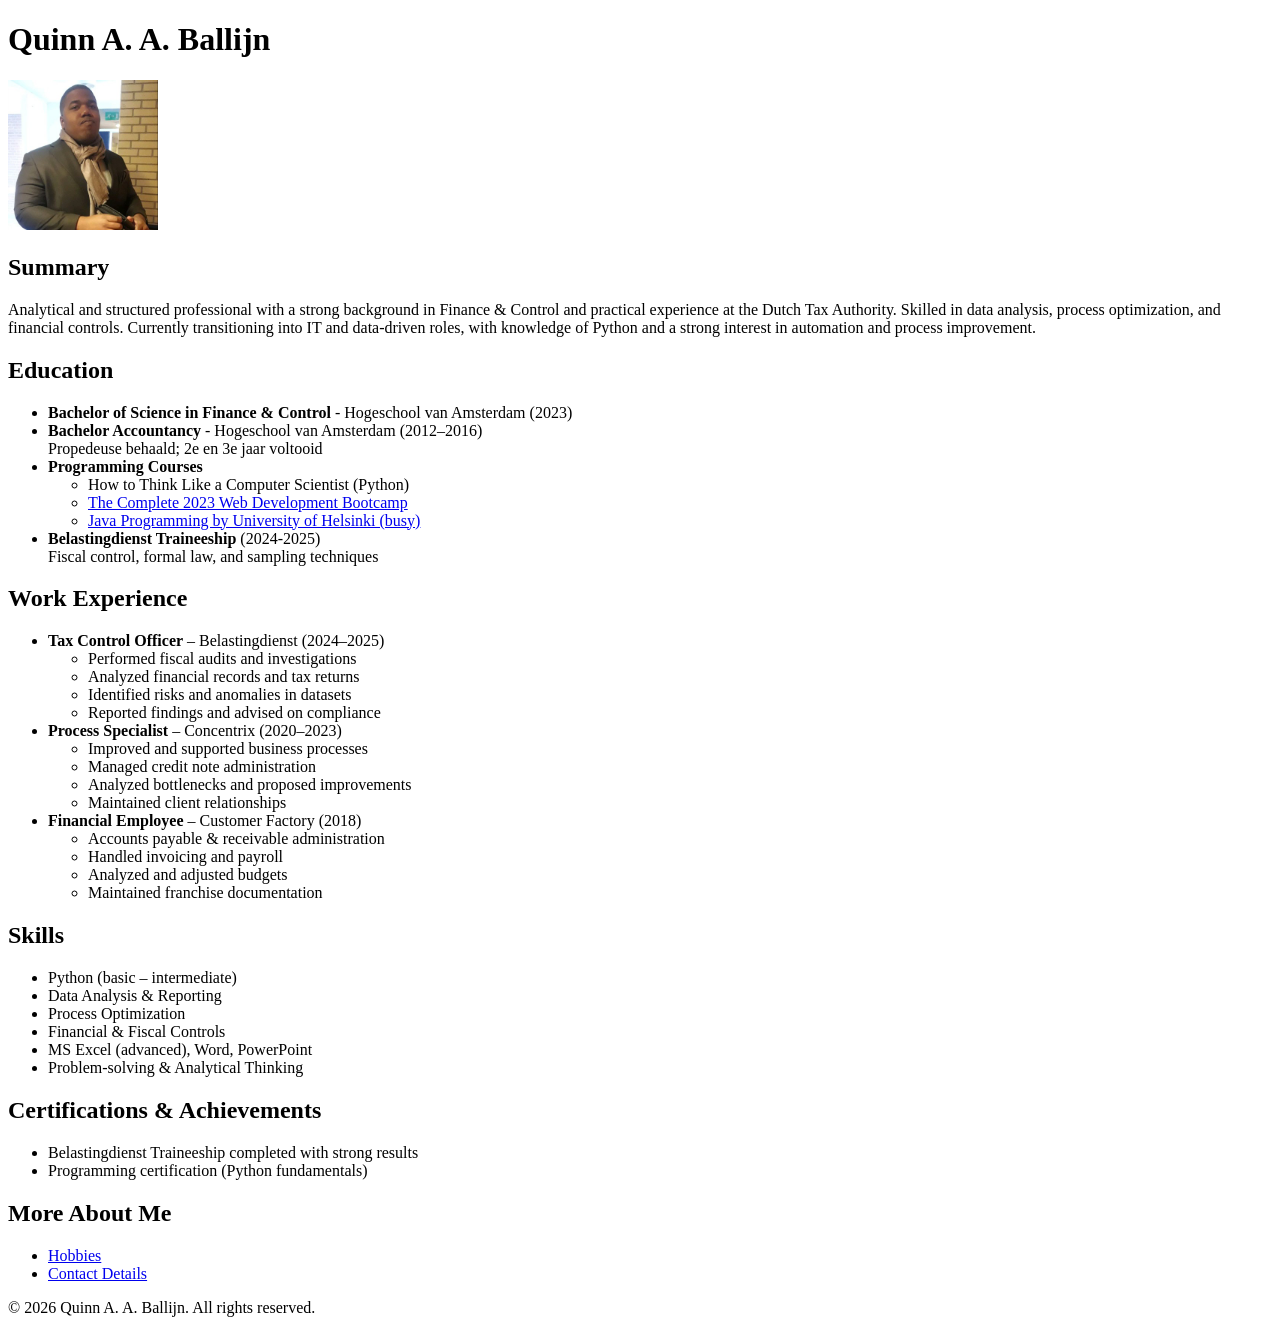
==== index.html @ c9ba4697 "Add files via upload" ====
<!doctype html>
<html lang="en">
  <head>
    <meta charset="UTF-8" />
    <meta name="viewport" content="width=device-width, initial-scale=1.0" />
    <title>My resume</title>
  </head>
  <body>
 <!-- Header -->
    <h1>Quinn A. A. Ballijn</h1>
    <img src="./Assets/Images/profile.jpg" alt="Profile Photo" width="150">

    <!-- Summary -->
    <h2>Summary</h2>
    <p>
        Analytical and structured professional with a strong background in Finance & Control 
        and practical experience at the Dutch Tax Authority. Skilled in data analysis, 
        process optimization, and financial controls. Currently transitioning into IT 
        and data-driven roles, with knowledge of Python and a strong interest in automation 
        and process improvement.
    </p>

    <!-- Education -->
    <h2>Education</h2>
    <ul>
        <li>
            <strong>Bachelor of Science in Finance & Control</strong> - Hogeschool van Amsterdam (2023)
        </li>
        <li>
            <strong>Bachelor Accountancy</strong> - Hogeschool van Amsterdam (2012–2016)  
            <br>Propedeuse behaald; 2e en 3e jaar voltooid
        </li>
        <li>
            <strong>Programming Courses</strong>
            <ul>
                <li>How to Think Like a Computer Scientist (Python)</li>
                <li><a href="https://www.udemy.com/course/the-complete-web-development-bootcamp/">The Complete 2023 Web Development Bootcamp</a></li>
                <li><a href="https://java-programming.mooc.fi/">Java Programming by University of Helsinki (busy)</a></li>
            </ul>
        </li>
        <li>
            <strong>Belastingdienst Traineeship</strong> (2024-2025)  
            <br>Fiscal control, formal law, and sampling techniques
        </li>
    </ul>

    <!-- Work Experience -->
    <h2>Work Experience</h2>
    <ul>
        <li>
            <strong>Tax Control Officer</strong> – Belastingdienst (2024–2025)
            <ul>
                <li>Performed fiscal audits and investigations</li>
                <li>Analyzed financial records and tax returns</li>
                <li>Identified risks and anomalies in datasets</li>
                <li>Reported findings and advised on compliance</li>
            </ul>
        </li>

        <li>
            <strong>Process Specialist</strong> – Concentrix (2020–2023)
            <ul>
                <li>Improved and supported business processes</li>
                <li>Managed credit note administration</li>
                <li>Analyzed bottlenecks and proposed improvements</li>
                <li>Maintained client relationships</li>
            </ul>
        </li>

        <li>
            <strong>Financial Employee</strong> – Customer Factory (2018)
            <ul>
                <li>Accounts payable & receivable administration</li>
                <li>Handled invoicing and payroll</li>
                <li>Analyzed and adjusted budgets</li>
                <li>Maintained franchise documentation</li>
            </ul>
        </li>
    </ul>

    <!-- Skills -->
    <h2>Skills</h2>
    <ul>
        <li>Python (basic – intermediate)</li>
        <li>Data Analysis & Reporting</li>
        <li>Process Optimization</li>
        <li>Financial & Fiscal Controls</li>
        <li>MS Excel (advanced), Word, PowerPoint</li>
        <li>Problem-solving & Analytical Thinking</li>
    </ul>

    <!-- Certifications / Achievements -->
    <h2>Certifications & Achievements</h2>
    <ul>
        <li>Belastingdienst Traineeship completed with strong results</li>
        <li>Programming certification (Python fundamentals)</li>
    </ul>

    <!-- Navigation -->
    <h2>More About Me</h2>
    <ul>
        <li><a href="./Public/hobbies.html">Hobbies</a></li>
        <li><a href="./Public/contact.html">Contact Details</a></li>
    </ul>

    <!-- Footer -->
    <footer>
        <p>© 2026 Quinn A. A. Ballijn. All rights reserved.</p>
    </footer>

</html>
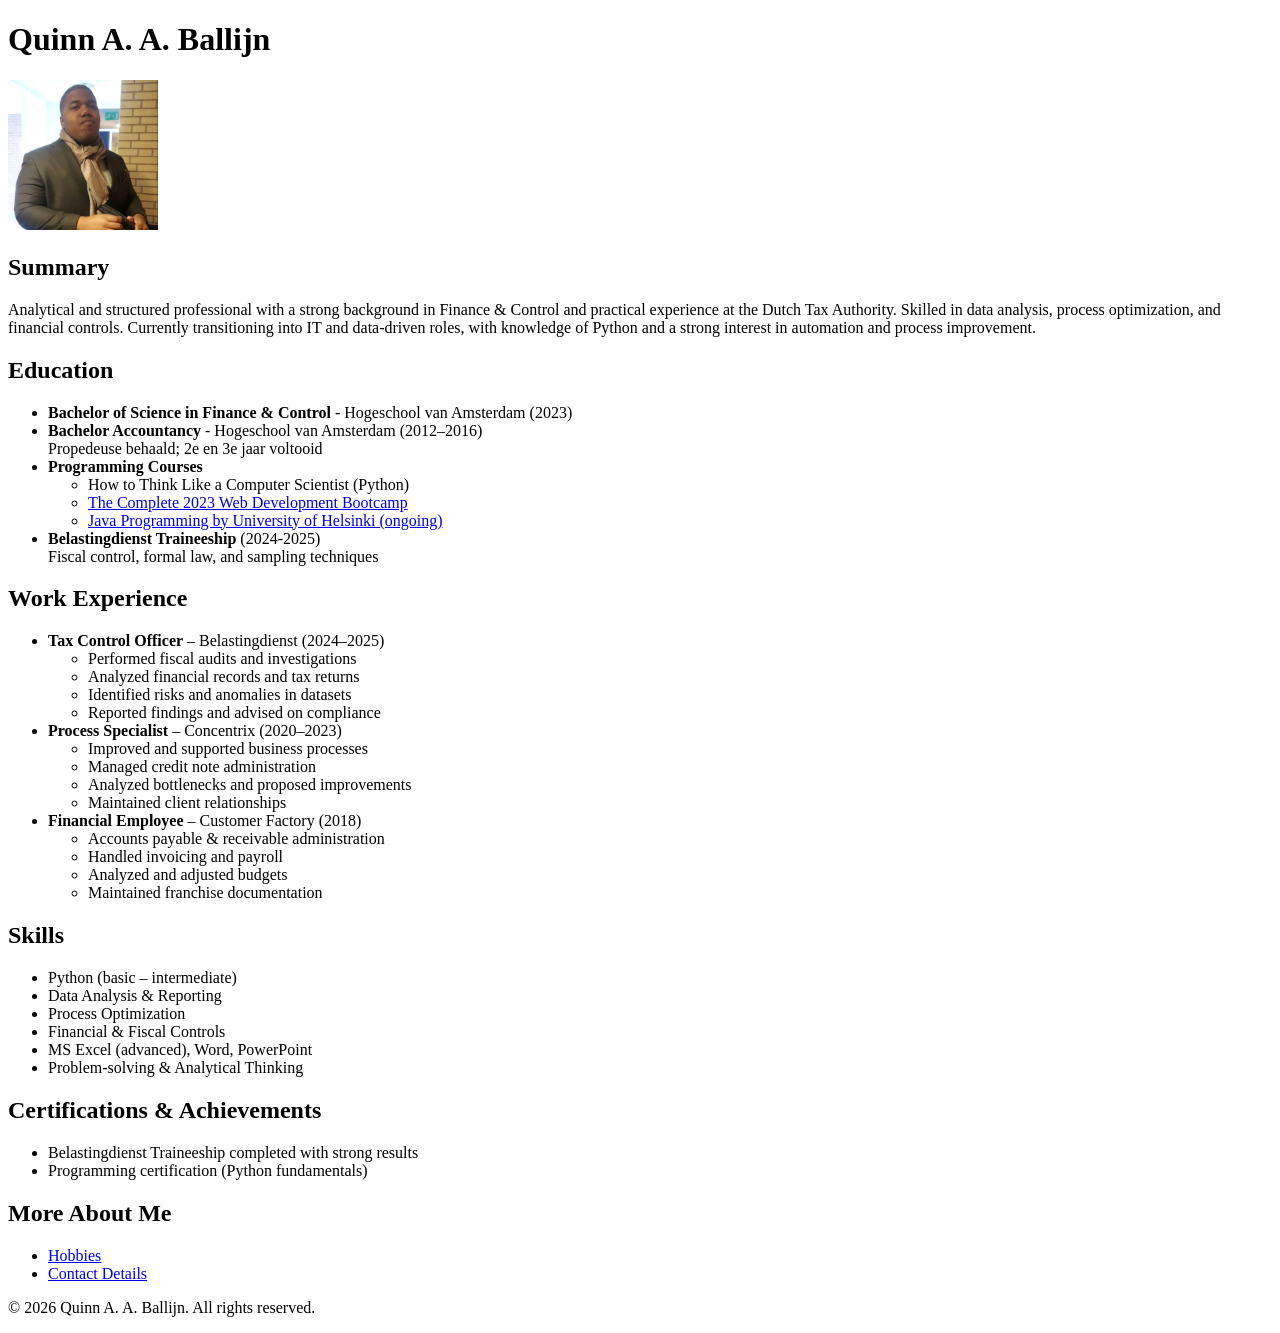
==== commit 1ee81219: "Fix HTML formatting and update content" ====
--- a/index.html
+++ b/index.html
@@ -35,7 +35,7 @@
             <ul>
                 <li>How to Think Like a Computer Scientist (Python)</li>
                 <li><a href="https://www.udemy.com/course/the-complete-web-development-bootcamp/">The Complete 2023 Web Development Bootcamp</a></li>
-                <li><a href="https://java-programming.mooc.fi/">Java Programming by University of Helsinki (busy)</a></li>
+                <li><a href="https://java-programming.mooc.fi/">Java Programming by University of Helsinki (ongoing)</a></li>
             </ul>
         </li>
         <li>
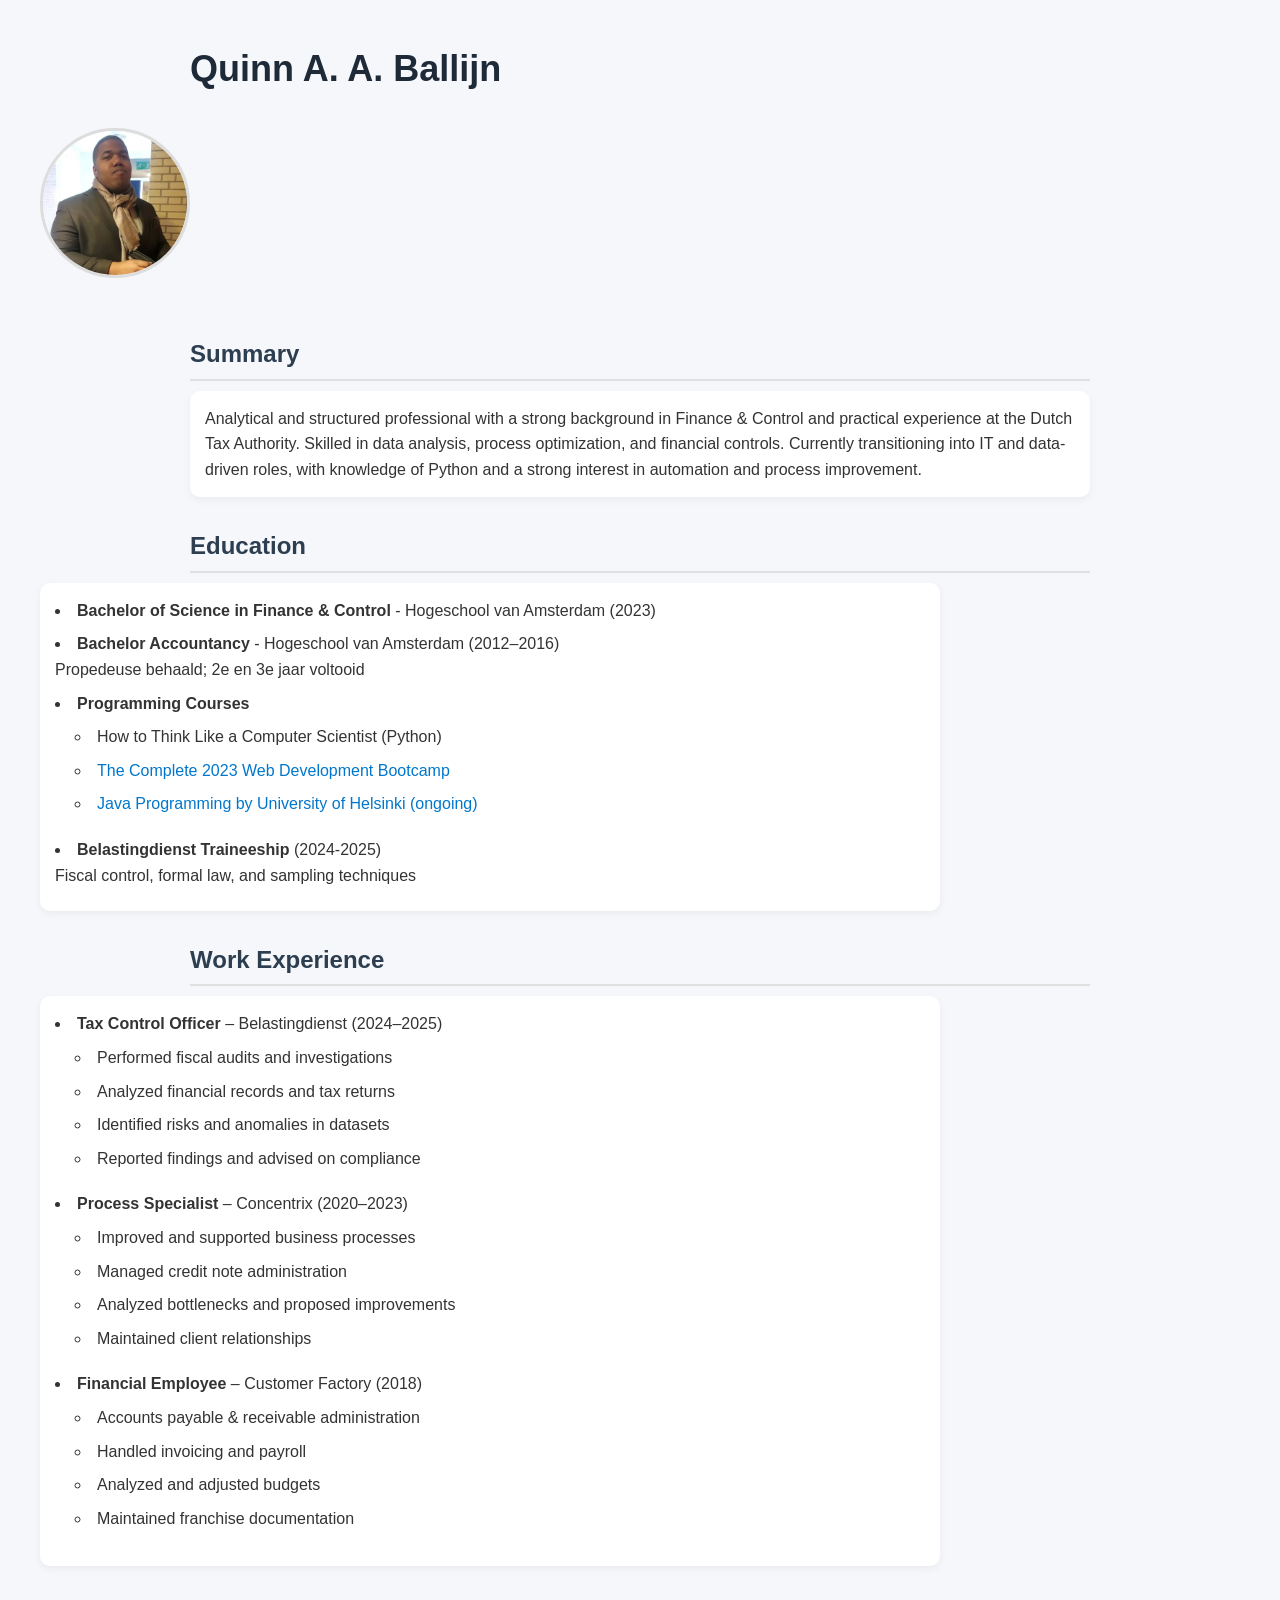
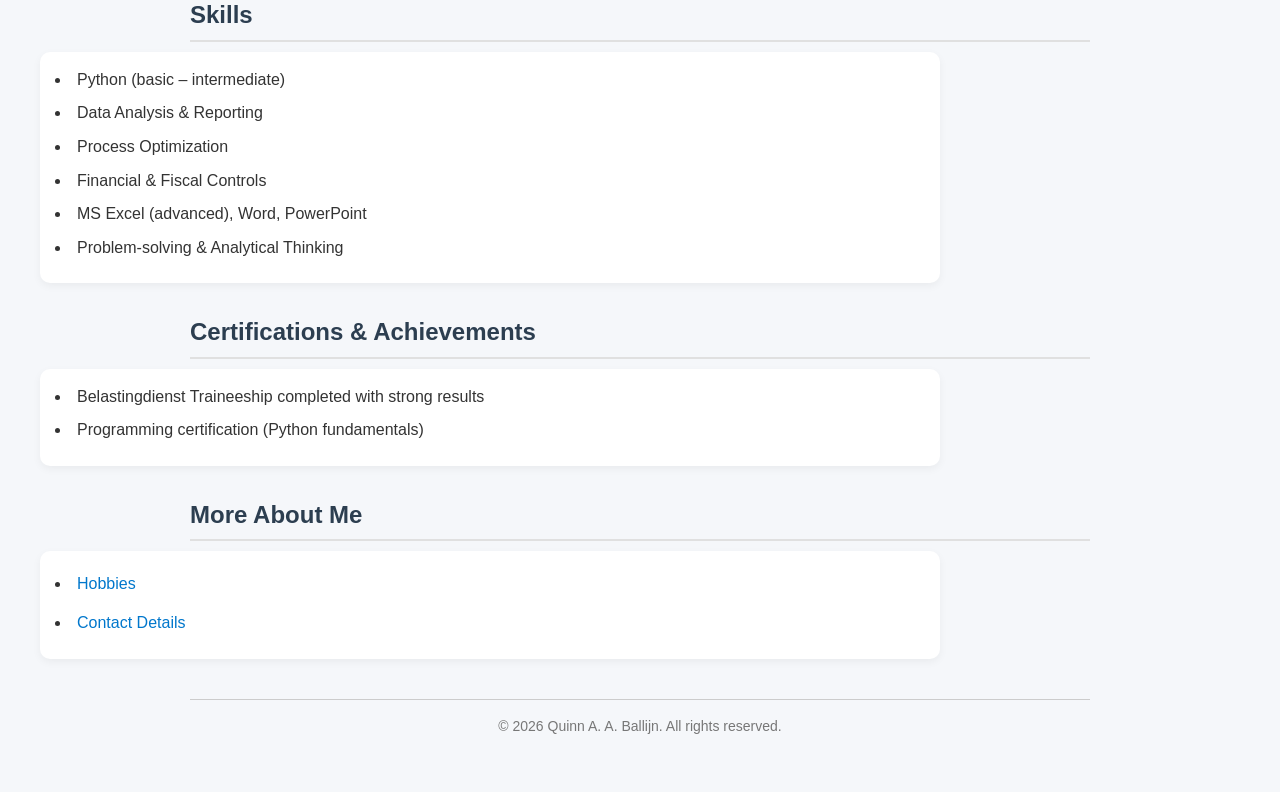
==== commit da0f4cf8: "Link stylesheet in index.html Added a link to the stylesheet for better styling." ====
--- a/index.html
+++ b/index.html
@@ -4,6 +4,7 @@
     <meta charset="UTF-8" />
     <meta name="viewport" content="width=device-width, initial-scale=1.0" />
     <title>My resume</title>
+    <link rel="stylesheet" href="./style.css" />
   </head>
   <body>
  <!-- Header -->
--- a/style.css
+++ b/style.css
@@ -0,0 +1,124 @@
+/* RESET (removes ugly default spacing) */
+* {
+  margin: 0;
+  padding: 0;
+  box-sizing: border-box;
+}
+
+/* BODY */
+body {
+  font-family: 'Segoe UI', Tahoma, Geneva, Verdana, sans-serif;
+  background: #f5f7fa;
+  color: #333;
+  line-height: 1.6;
+  padding: 40px;
+}
+
+/* MAIN CONTAINER LOOK */
+body > * {
+  max-width: 900px;
+  margin: auto;
+}
+
+/* HEADINGS */
+h1 {
+  font-size: 36px;
+  color: #1e2a38;
+  margin-bottom: 10px;
+}
+
+h2 {
+  margin-top: 30px;
+  margin-bottom: 10px;
+  color: #2c3e50;
+  border-bottom: 2px solid #e0e0e0;
+  padding-bottom: 5px;
+}
+
+/* PROFILE IMAGE */
+img {
+  border-radius: 50%;
+  margin: 20px 0;
+  border: 3px solid #ddd;
+}
+
+/* TEXT */
+p {
+  margin-bottom: 15px;
+}
+
+/* LISTS */
+ul {
+  margin-left: 0;          /* remove default browser indent */
+  padding-left: 20px;      /* controlled spacing inside the box */
+  margin-bottom: 20px;
+  list-style-position: inside; /* THIS pulls bullets into the box */
+}
+
+li {
+  margin-bottom: 8px;
+}
+
+/* NESTED LISTS */
+ul ul {
+  margin-top: 8px;
+}
+
+/* LINKS */
+a {
+  color: #0077cc;
+  text-decoration: none;
+  font-weight: 500;
+}
+
+a:hover {
+  text-decoration: underline;
+  color: #005fa3;
+}
+
+/* BUTTON-LIKE LINKS (optional feel) */
+a[href$=".html"] {
+  display: inline-block;
+  margin-top: 5px;
+}
+
+/* FOOTER */
+footer {
+  margin-top: 40px;
+  padding-top: 15px;
+  border-top: 1px solid #ccc;
+  text-align: center;
+  font-size: 14px;
+  color: #777;
+}
+
+/* SECTION SPACING */
+section {
+  margin-bottom: 25px;
+}
+
+/* CARD EFFECT (makes sections pop slightly) */
+h2 + ul,
+h2 + p {
+  background: #ffffff;
+  padding: 15px;
+  border-radius: 10px;
+  box-shadow: 0 3px 8px rgba(0,0,0,0.05);
+}
+
+/* HOVER EFFECT FOR EXPERIENCE */
+li:hover {
+  transform: translateX(3px);
+  transition: 0.2s;
+}
+
+/* MOBILE FRIENDLY */
+@media (max-width: 600px) {
+  body {
+    padding: 20px;
+  }
+
+  h1 {
+    font-size: 28px;
+  }
+}
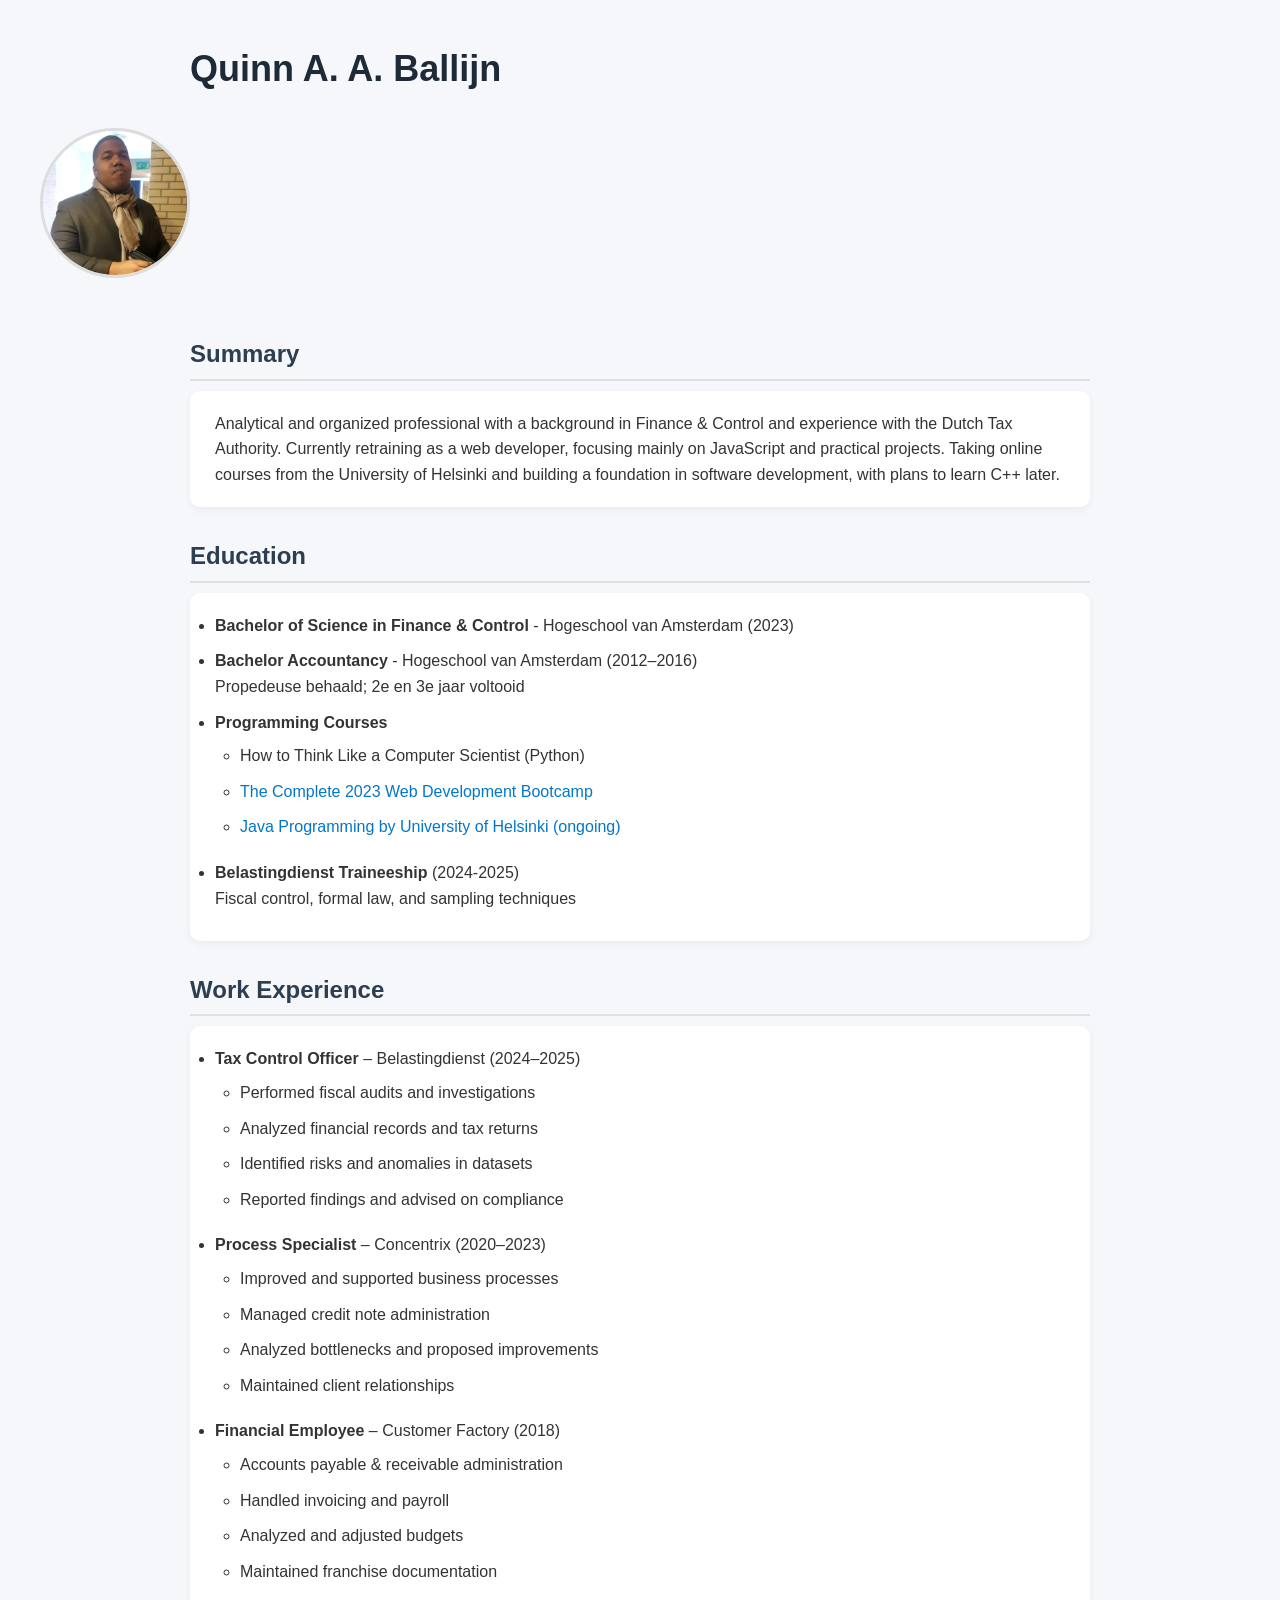
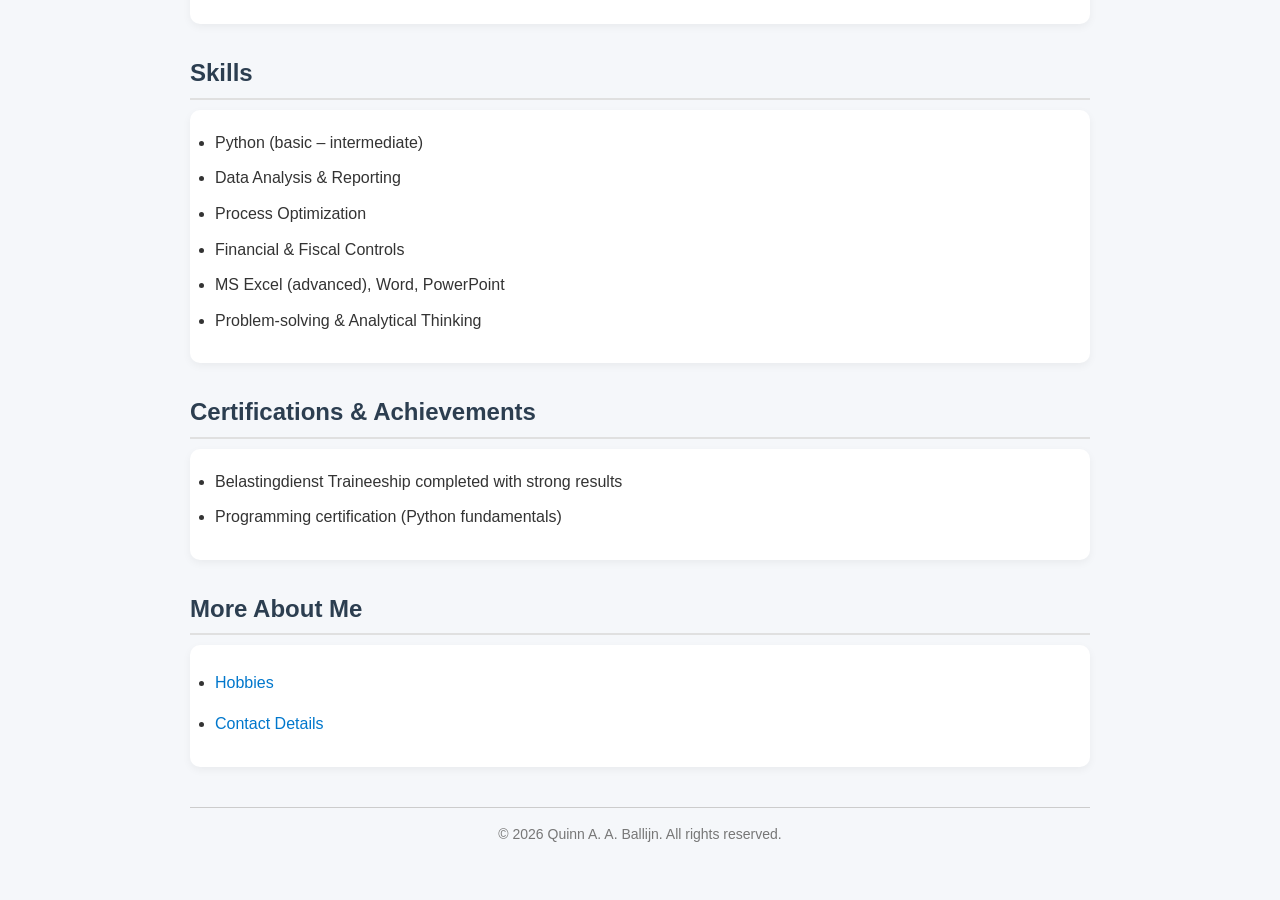
==== commit f897355f: "Revise summary and professional focus in index.html Updated summary to reflect current retraining as" ====
--- a/index.html
+++ b/index.html
@@ -14,11 +14,7 @@
     <!-- Summary -->
     <h2>Summary</h2>
     <p>
-        Analytical and structured professional with a strong background in Finance & Control 
-        and practical experience at the Dutch Tax Authority. Skilled in data analysis, 
-        process optimization, and financial controls. Currently transitioning into IT 
-        and data-driven roles, with knowledge of Python and a strong interest in automation 
-        and process improvement.
+        Analytical and organized professional with a background in Finance & Control and experience with the Dutch Tax Authority. Currently retraining as a web developer, focusing mainly on JavaScript and practical projects. Taking online courses from the University of Helsinki and building a foundation in software development, with plans to learn C++ later.
     </p>
 
     <!-- Education -->
--- a/style.css
+++ b/style.css
@@ -47,16 +47,15 @@
   margin-bottom: 15px;
 }
 
-/* LISTS */
+/* ✅ FIXED LISTS (clean + stable) */
 ul {
-  margin-left: 0;          /* remove default browser indent */
-  padding-left: 20px;      /* controlled spacing inside the box */
+  list-style-position: outside;   /* default, predictable */
+  padding-left: 25px;             /* keeps bullets inside cards */
   margin-bottom: 20px;
-  list-style-position: inside; /* THIS pulls bullets into the box */
 }
 
 li {
-  margin-bottom: 8px;
+  margin-bottom: 10px;
 }
 
 /* NESTED LISTS */
@@ -76,10 +75,19 @@
   color: #005fa3;
 }
 
-/* BUTTON-LIKE LINKS (optional feel) */
+/* BUTTON-LIKE LINKS */
 a[href$=".html"] {
   display: inline-block;
   margin-top: 5px;
+}
+
+/* CARD EFFECT (FIXED FOR BULLETS) */
+h2 + ul,
+h2 + p {
+  background: #ffffff;
+  padding: 20px 25px; /* extra left padding = bullets stay inside */
+  border-radius: 10px;
+  box-shadow: 0 3px 8px rgba(0,0,0,0.05);
 }
 
 /* FOOTER */
@@ -90,20 +98,6 @@
   text-align: center;
   font-size: 14px;
   color: #777;
-}
-
-/* SECTION SPACING */
-section {
-  margin-bottom: 25px;
-}
-
-/* CARD EFFECT (makes sections pop slightly) */
-h2 + ul,
-h2 + p {
-  background: #ffffff;
-  padding: 15px;
-  border-radius: 10px;
-  box-shadow: 0 3px 8px rgba(0,0,0,0.05);
 }
 
 /* HOVER EFFECT FOR EXPERIENCE */
@@ -121,4 +115,4 @@
   h1 {
     font-size: 28px;
   }
-}+}
